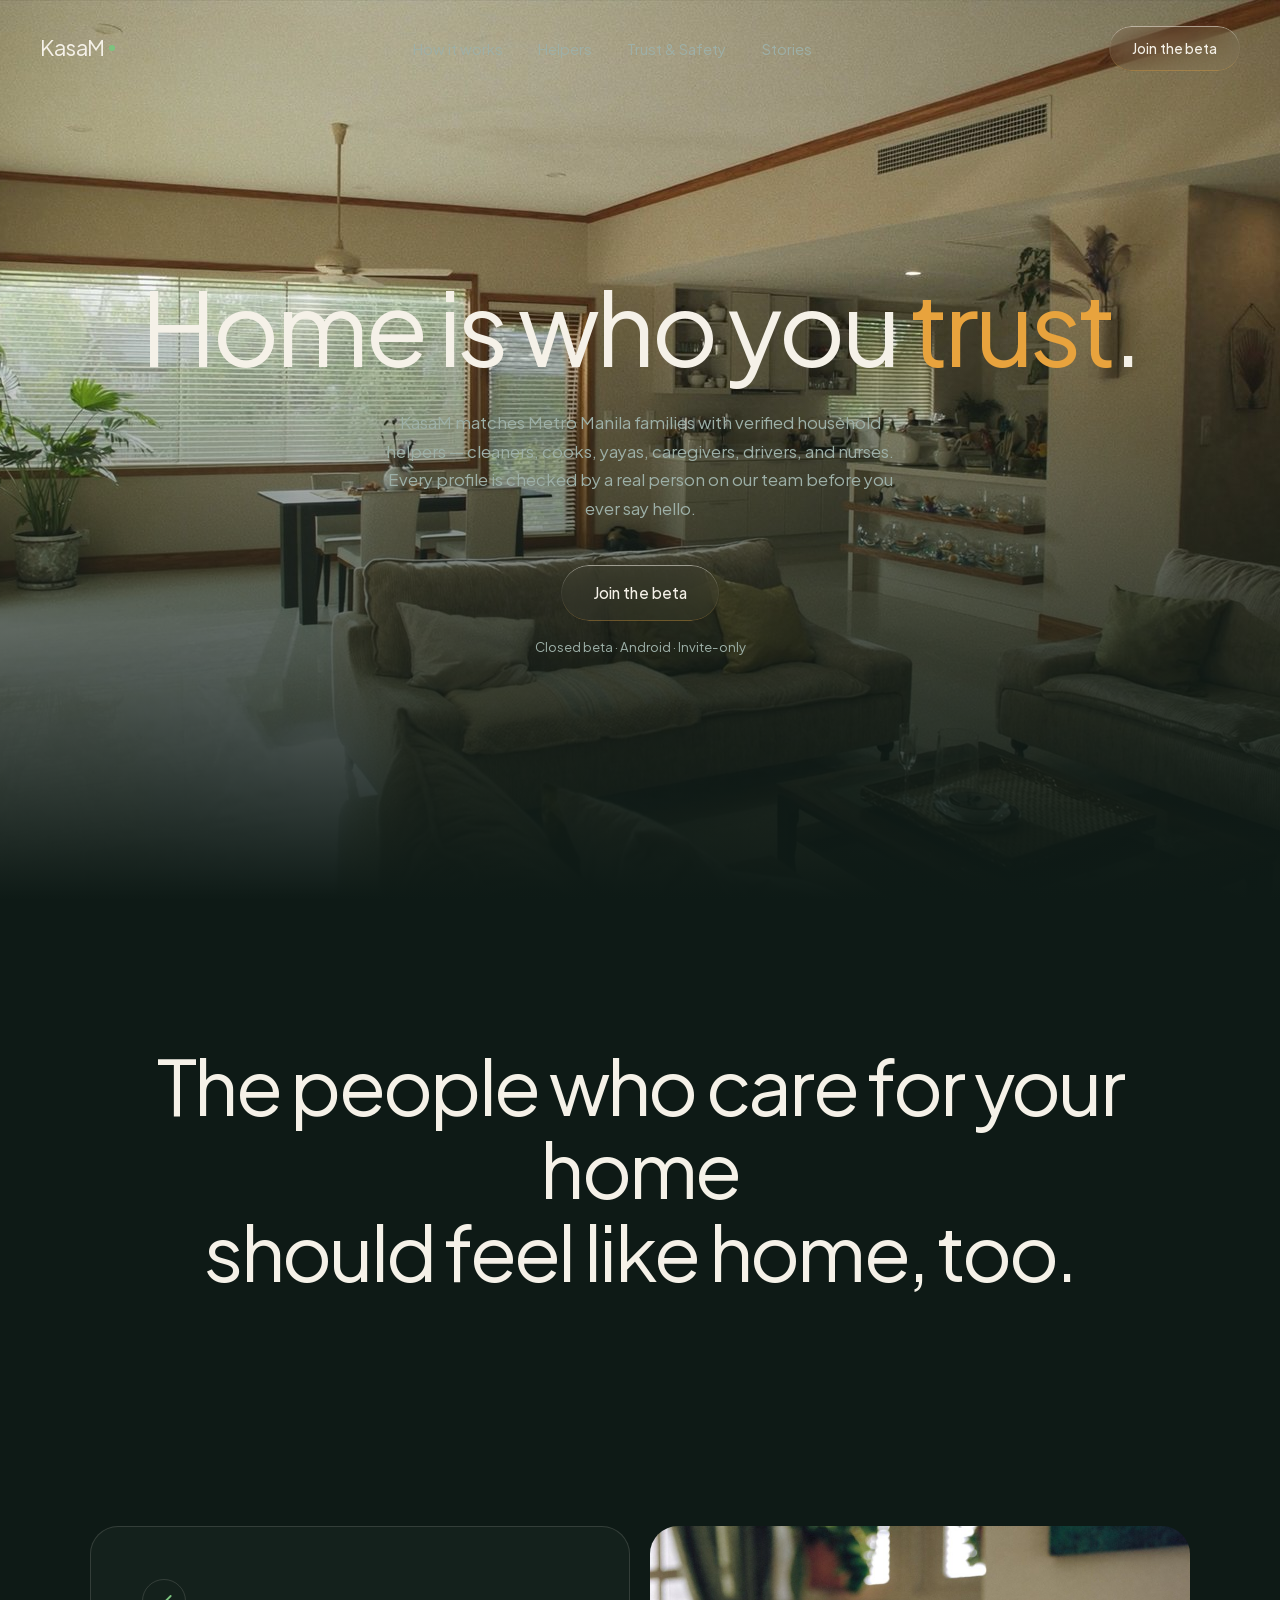
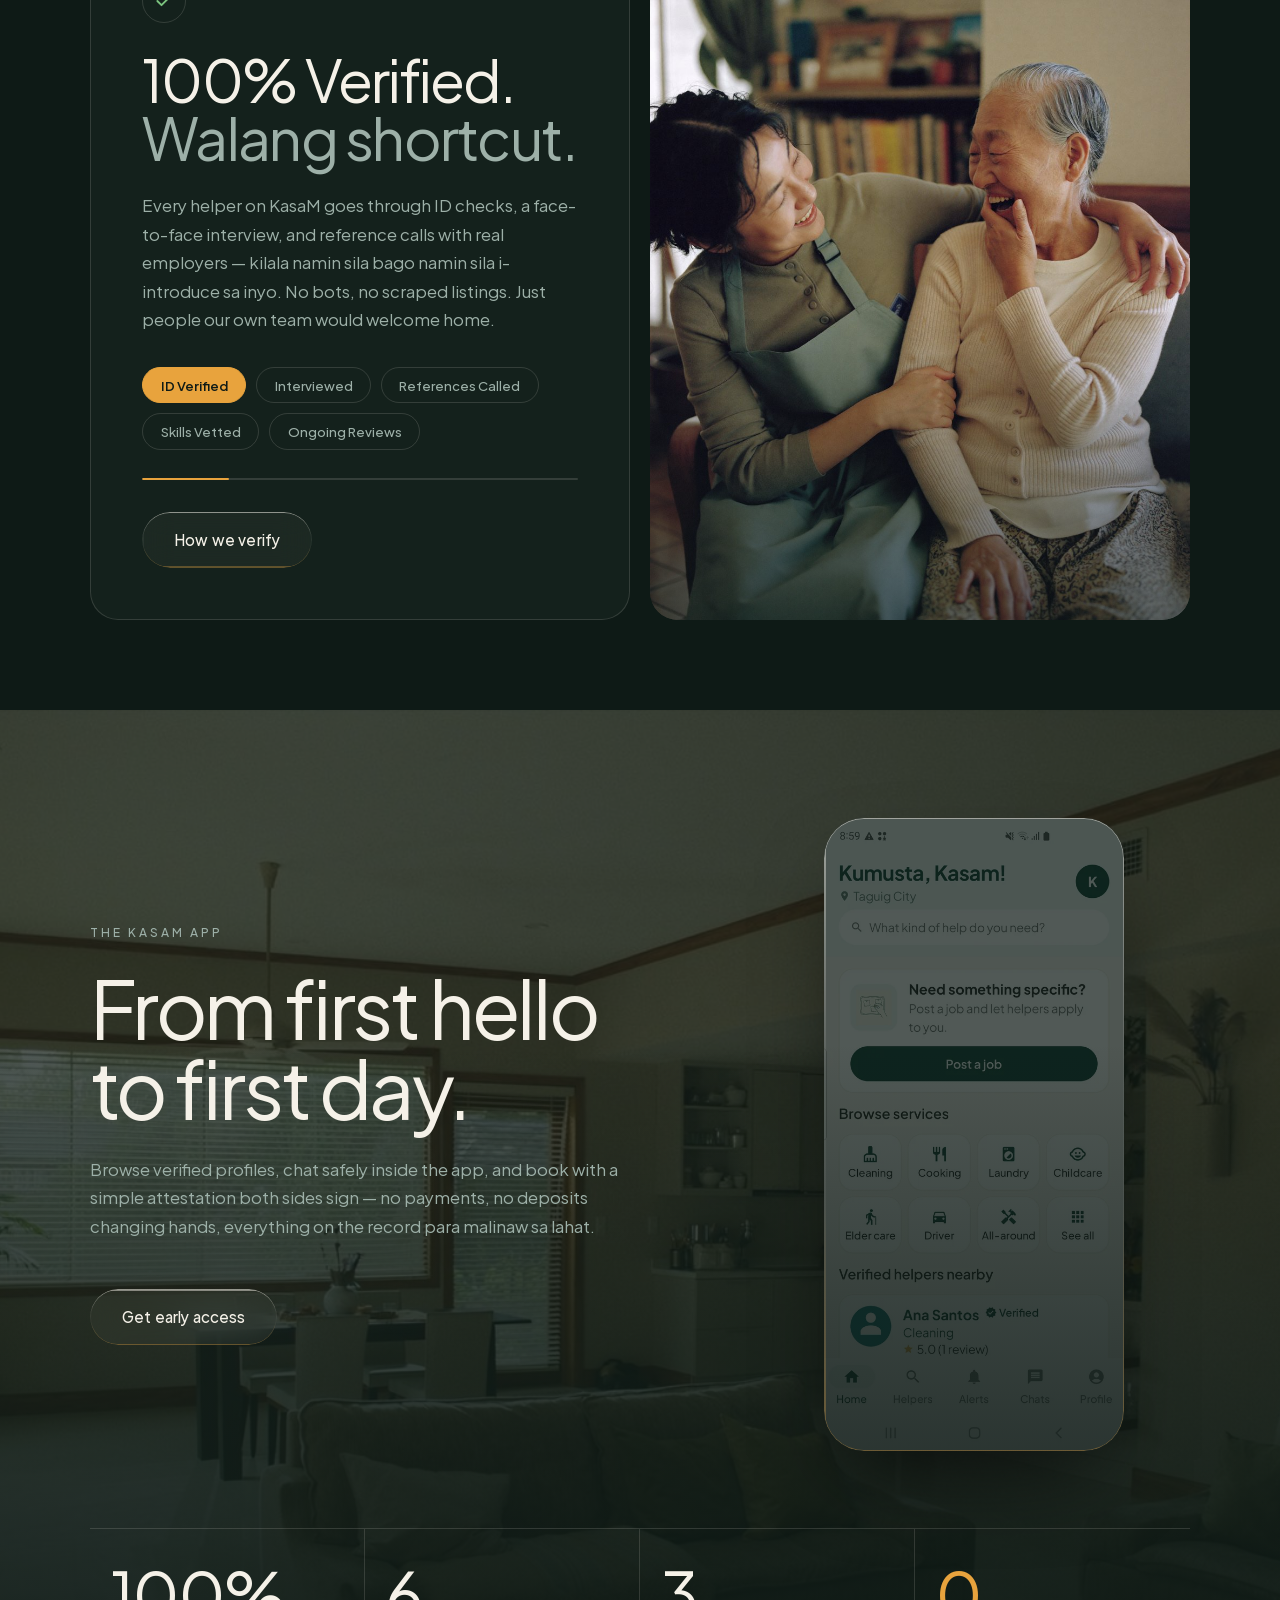
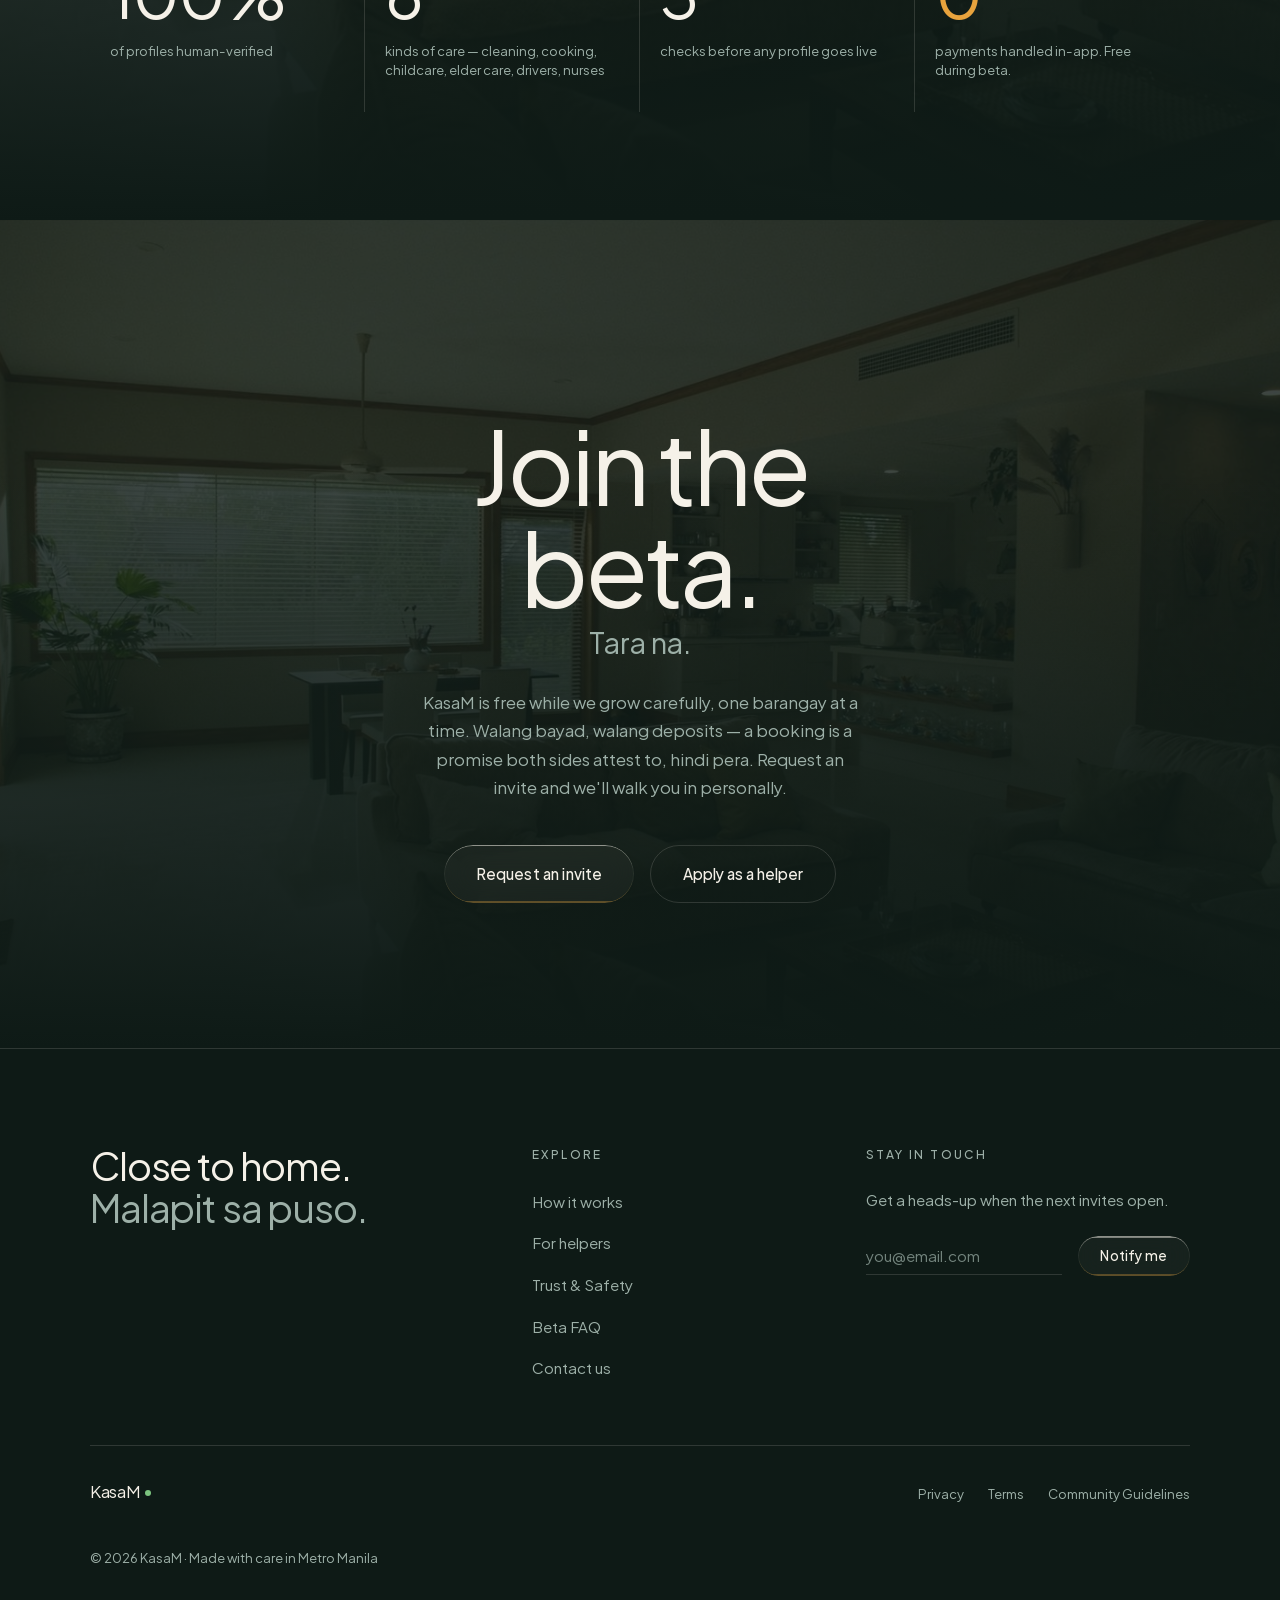
==== cinematic/index.html @ f62c794f "Add landing-directions comparison index for sharing" ====
<!doctype html>
<html lang="en">
<head>
<meta charset="utf-8">
<meta name="viewport" content="width=device-width, initial-scale=1">
<title>KasaM — Cinematic</title>
<meta name="description" content="KasaM — verified household helpers, close to home.">
<style>*{box-sizing:border-box}html,body{margin:0}</style>
</head>
<body>
<!DOCTYPE html>
<html lang="en">
<head>
<meta charset="utf-8">
<meta name="viewport" content="width=device-width, initial-scale=1">
<title>KasaM — Home is who you trust</title>
<style>
@font-face{font-family:'Jakarta';font-weight:400;font-style:normal;font-display:swap;src:url([data-uri]) format('truetype');}
@font-face{font-family:'Jakarta';font-weight:500;font-style:normal;font-display:swap;src:url([data-uri]) format('truetype');}
@font-face{font-family:'Jakarta';font-weight:600;font-style:normal;font-display:swap;src:url([data-uri]) format('truetype');}
@font-face{font-family:'Jakarta';font-weight:700;font-style:normal;font-display:swap;src:url([data-uri]) format('truetype');}

:root{
  --bg:#0E1A16;
  --card:#14211C;
  --fg:#F5F1E8;
  --muted:#9DB0A8;
  --hairline:rgba(245,241,232,.14);
  --accent:#E8A33D;
  --trust:#7CC47F;
  --glass-fill:rgba(245,241,232,.04);
}

*{box-sizing:border-box;margin:0;padding:0}
html{-webkit-text-size-adjust:100%}
body{
  font-family:'Jakarta',system-ui,-apple-system,sans-serif;
  background:var(--bg);
  color:var(--fg);
  line-height:1.7;
  overflow-x:hidden;
  -webkit-font-smoothing:antialiased;
  text-rendering:optimizeLegibility;
}
img,video{display:block;max-width:100%}
a{color:inherit;text-decoration:none}
button{font-family:inherit;cursor:pointer;background:none;border:none;color:inherit}

.wrap{max-width:1180px;margin:0 auto;padding:0 clamp(1.25rem,4vw,2.5rem);width:100%}

/* ---------- Typography helpers ---------- */
.display{
  font-weight:200;
  letter-spacing:-0.035em;
  line-height:1.0;
  color:var(--fg);
}
.kicker{
  font-weight:500;
  font-size:0.75rem;
  text-transform:uppercase;
  letter-spacing:0.25em;
  color:var(--muted);
}
.body-copy{
  font-weight:400;
  font-size:1.05rem;
  line-height:1.7;
  color:var(--muted);
}

/* ---------- Liquid glass ---------- */
.glass{
  position:relative;
  background:var(--glass-fill);
  -webkit-backdrop-filter:blur(16px);
  backdrop-filter:blur(16px);
  box-shadow:inset 0 1px 1px rgba(245,241,232,.10);
  border-radius:999px;
  overflow:hidden;
  isolation:isolate;
}
.glass::before{
  content:"";
  position:absolute;
  inset:0;
  border-radius:inherit;
  padding:1.4px;
  background:linear-gradient(to bottom,
    rgba(245,241,232,.5),
    rgba(245,241,232,.06) 40%,
    rgba(245,241,232,.06) 60%,
    rgba(232,163,61,.35));
  -webkit-mask:linear-gradient(#000 0 0) content-box,linear-gradient(#000 0 0);
  -webkit-mask-composite:xor;
  mask:linear-gradient(#000 0 0) content-box,linear-gradient(#000 0 0);
  mask-composite:exclude;
  pointer-events:none;
}

/* Pills */
.pill{
  display:inline-flex;
  align-items:center;
  justify-content:center;
  gap:.5rem;
  padding:.95rem 2rem;
  border-radius:999px;
  font-weight:500;
  font-size:.95rem;
  letter-spacing:.01em;
  color:var(--fg);
  transition:transform .35s cubic-bezier(.2,.8,.2,1);
}
.pill.glass:hover,.pill.glass:focus-visible{transform:scale(1.03)}
.pill.small{padding:.7rem 1.4rem;font-size:.85rem}

.pill-outline{
  display:inline-flex;
  align-items:center;
  justify-content:center;
  padding:.95rem 2rem;
  border-radius:999px;
  border:1px solid var(--hairline);
  font-weight:500;
  font-size:.95rem;
  color:var(--fg);
  transition:transform .35s cubic-bezier(.2,.8,.2,1),border-color .3s;
}
.pill-outline:hover,.pill-outline:focus-visible{transform:scale(1.03);border-color:rgba(245,241,232,.3)}

/* ---------- Media scrim ---------- */
.media-bg{position:absolute;inset:0;width:100%;height:100%;object-fit:cover;z-index:-2}
.scrim{position:absolute;inset:0;z-index:-1;pointer-events:none}
.scrim-bottom{background:linear-gradient(to top,var(--bg) 0%,rgba(14,26,22,.55) 35%,transparent 70%)}
.overlay-warm{position:absolute;inset:0;z-index:-1;background:rgba(14,26,22,.72);pointer-events:none}
.overlay-warm-heavy{position:absolute;inset:0;z-index:-1;background:rgba(14,26,22,.80);pointer-events:none}

/* Ken Burns */
@keyframes kenburns{
  0%{transform:scale(1)}
  100%{transform:scale(1.08)}
}
.kenburns{animation:kenburns 24s ease-in-out infinite alternate}

@keyframes floaty{
  0%,100%{transform:translateY(0)}
  50%{transform:translateY(-12px)}
}

/* ---------- Fade-rise ---------- */
.fade-rise{opacity:0;transform:translateY(12px);transition:opacity .9s ease,transform .9s cubic-bezier(.2,.8,.2,1)}
.fade-rise.in{opacity:1;transform:none}
.d0{transition-delay:0s}
.d1{transition-delay:.2s}
.d2{transition-delay:.4s}

/* ---------- Sections ---------- */
section{position:relative;overflow:hidden}

/* HERO */
#hero{min-height:100vh;display:flex;flex-direction:column}
.navbar{
  position:relative;z-index:5;
  display:flex;align-items:center;justify-content:space-between;
  gap:1.5rem;
  padding:1.6rem clamp(1.25rem,4vw,2.5rem);
}
.wordmark{font-size:1.35rem;letter-spacing:-0.02em;display:inline-flex;align-items:baseline;gap:.5px}
.wordmark .kasa{font-weight:300;color:var(--fg)}
.wordmark .match{font-weight:600;color:var(--fg)}
.wordmark .dot{width:6px;height:6px;border-radius:50%;background:var(--trust);display:inline-block;margin-left:4px;align-self:center}
.nav-links{display:flex;gap:2.2rem;list-style:none}
.nav-links a{color:var(--muted);font-size:.92rem;font-weight:400;transition:color .25s}
.nav-links a:hover,.nav-links a:focus-visible{color:var(--fg)}

.hero-inner{
  flex:1;display:flex;flex-direction:column;align-items:center;justify-content:center;
  text-align:center;padding:3rem clamp(1.25rem,4vw,2.5rem) 7rem;
  position:relative;z-index:2;
}
.hero-inner h1{
  font-size:clamp(3rem,8vw,7rem);
  font-weight:200;
  letter-spacing:-0.04em;
  line-height:1.0;
  max-width:16ch;
}
.hero-inner h1 .accent{color:var(--accent);font-weight:400}
.hero-inner p{max-width:44ch;margin:2rem auto 0}
.hero-cta{margin-top:2.6rem;display:flex;flex-direction:column;align-items:center;gap:.9rem}
.hero-cta .subtext{font-size:.82rem;font-weight:400;color:var(--muted)}

/* TAGLINE */
#tagline{background:var(--bg);padding:clamp(7rem,16vh,12rem) 0;text-align:center}
#tagline h2{
  font-size:clamp(2.4rem,6vw,5rem);
  font-weight:200;
  letter-spacing:-0.035em;
  line-height:1.08;
  max-width:20ch;
  margin:0 auto;
}

/* FEATURE SPLIT */
#feature{background:var(--bg);padding:clamp(3rem,7vw,6rem) 0}
.feature-grid{
  display:grid;grid-template-columns:1fr 1fr;gap:1.25rem;
  border-radius:1.75rem;
}
.feature-left{
  background:var(--card);
  border:1px solid var(--hairline);
  border-radius:1.75rem;
  padding:clamp(2rem,4vw,3.25rem);
  display:flex;flex-direction:column;
}
.feat-icon{
  width:44px;height:44px;border-radius:50%;
  border:1px solid var(--hairline);
  display:flex;align-items:center;justify-content:center;
  margin-bottom:1.75rem;
}
.feature-left h3{
  font-size:clamp(2.2rem,4.5vw,3.8rem);
  font-weight:300;
  letter-spacing:-0.03em;
  line-height:1.02;
  margin-bottom:1.5rem;
}
.feature-left h3 .note{display:block;color:var(--muted);font-weight:300}
.feature-left .body-copy{margin-bottom:2rem}
.feature-tabs{display:flex;flex-wrap:wrap;gap:.6rem;margin-bottom:1.75rem}
.tab{
  padding:.55rem 1.1rem;border-radius:999px;font-size:.82rem;font-weight:500;
  border:1px solid var(--hairline);color:var(--muted);
  transition:all .3s;white-space:nowrap;
}
.tab[aria-selected="true"]{
  background:var(--accent);color:var(--bg);border-color:var(--accent);font-weight:600;
}
.progress-track{
  height:2px;background:var(--hairline);border-radius:2px;overflow:hidden;margin-bottom:2rem;
}
.progress-fill{
  height:100%;background:var(--accent);border-radius:2px;
  width:20%;transition:width .6s cubic-bezier(.2,.8,.2,1);
}
.feature-left .glass-btn-wrap{margin-top:auto}
.feature-right{
  position:relative;border-radius:1.75rem;overflow:hidden;min-height:420px;
}
.feature-right img{position:absolute;inset:0;width:100%;height:100%;object-fit:cover;transform-origin:center}
.feature-right .scrim-edge{
  position:absolute;inset:0;
  background:linear-gradient(to top,rgba(14,26,22,.5),transparent 45%);
}

/* STATEMENT */
#statement{padding:clamp(6rem,12vh,10rem) 0;color:var(--fg)}
.statement-top{display:grid;grid-template-columns:1.4fr 1fr;gap:clamp(2rem,5vw,4.5rem);align-items:center}
#statement .kicker{margin-bottom:1.5rem}
#statement h2{
  font-size:clamp(2.6rem,6.5vw,5rem);
  font-weight:200;
  letter-spacing:-0.04em;
  line-height:1.0;
  margin-bottom:1.75rem;
}
#statement h2 span{display:block}
#statement .body-copy{max-width:46ch;margin-bottom:2.5rem}
.stats-grid{
  display:grid;grid-template-columns:repeat(4,1fr);
  margin-top:clamp(3rem,6vw,5rem);
  border-top:1px solid var(--hairline);
}
.stat{
  padding:2rem 1.25rem;
  border-right:1px solid var(--hairline);
}
.stat:last-child{border-right:none}
.stat .num{
  font-size:clamp(2.5rem,5vw,4rem);
  font-weight:200;
  letter-spacing:-0.03em;
  line-height:1;
  color:var(--fg);
}
.stat .num.accent{color:var(--accent)}
.stat .label{font-size:.82rem;color:var(--muted);margin-top:1rem;line-height:1.5;font-weight:400}
.statement-cta{margin-top:3rem}

/* Floating phone */
.phone-frame{
  position:relative;
  width:min(300px,72vw);
  aspect-ratio:9/19;
  border-radius:2.5rem;
  overflow:hidden;
  margin:0 auto;
  box-shadow:0 40px 90px -30px rgba(0,0,0,.7);
  animation:floaty 6s ease-in-out infinite;
}
.phone-frame img{position:absolute;inset:0;width:100%;height:100%;object-fit:cover;z-index:-2}
.phone-frame::before{
  content:"";position:absolute;inset:0;border-radius:inherit;padding:1.4px;z-index:2;
  background:linear-gradient(to bottom,rgba(245,241,232,.5),rgba(245,241,232,.06) 40%,rgba(245,241,232,.06) 60%,rgba(232,163,61,.35));
  -webkit-mask:linear-gradient(#000 0 0) content-box,linear-gradient(#000 0 0);
  -webkit-mask-composite:xor;mask:linear-gradient(#000 0 0) content-box,linear-gradient(#000 0 0);
  mask-composite:exclude;pointer-events:none;
}

/* CTA */
#cta{min-height:92vh;display:flex;align-items:center;text-align:center;padding:6rem 0}
.cta-inner{max-width:40ch;margin:0 auto;display:flex;flex-direction:column;align-items:center}
#cta .kicker{margin-bottom:1.75rem}
#cta h2{
  font-size:clamp(3rem,8vw,7rem);
  font-weight:200;
  letter-spacing:-0.04em;
  line-height:1.0;
}
#cta h2 .tara{display:block;font-size:.28em;font-weight:400;color:var(--muted);letter-spacing:-0.01em;margin-top:.6rem}
#cta .body-copy{margin:2rem auto 0}
.cta-pills{margin-top:2.6rem;display:flex;gap:1rem;flex-wrap:wrap;justify-content:center}

/* FOOTER */
footer{background:var(--bg);border-top:1px solid var(--hairline);padding:clamp(4rem,8vw,6rem) 0 2.5rem}
.footer-grid{display:grid;grid-template-columns:1.4fr 1fr 1.2fr;gap:clamp(2rem,5vw,4rem);margin-bottom:4rem}
.footer-statement{
  font-size:clamp(1.8rem,3vw,2.6rem);
  font-weight:200;
  letter-spacing:-0.03em;
  line-height:1.1;
  max-width:14ch;
}
.footer-statement span{display:block;color:var(--muted)}
.footer-col h4{font-size:.75rem;text-transform:uppercase;letter-spacing:.2em;color:var(--muted);font-weight:500;margin-bottom:1.4rem}
.footer-links{list-style:none;display:flex;flex-direction:column;gap:.9rem}
.footer-links a{color:var(--muted);font-size:.95rem;transition:color .25s}
.footer-links a:hover,.footer-links a:focus-visible{color:var(--fg)}
.subscribe-line{color:var(--muted);font-size:.95rem;margin-bottom:1.5rem;line-height:1.6}
.sub-field{display:flex;align-items:center;gap:1rem;flex-wrap:wrap}
.sub-input{
  flex:1;min-width:160px;background:none;border:none;
  border-bottom:1px solid var(--hairline);
  color:var(--fg);font-family:inherit;font-size:.95rem;padding:.6rem 0;
}
.sub-input::placeholder{color:var(--muted);opacity:.7}
.sub-input:focus{outline:none;border-bottom-color:rgba(245,241,232,.4)}

.footer-bottom{
  border-top:1px solid var(--hairline);padding-top:2rem;
  display:flex;align-items:center;justify-content:space-between;gap:1.5rem;flex-wrap:wrap;
}
.footer-bottom .wordmark{font-size:1.05rem}
.legal-links{display:flex;gap:1.5rem;list-style:none;flex-wrap:wrap}
.legal-links a{color:var(--muted);font-size:.82rem;transition:color .25s}
.legal-links a:hover{color:var(--fg)}
.copyright{color:var(--muted);font-size:.82rem;width:100%;margin-top:1rem}

/* Focus */
:focus-visible{outline:2px solid var(--accent);outline-offset:3px;border-radius:4px}

/* ---------- Responsive ---------- */
@media(max-width:900px){
  .nav-links{display:none}
  .feature-grid{grid-template-columns:1fr}
  .statement-top{grid-template-columns:1fr}
  .stats-grid{grid-template-columns:repeat(2,1fr)}
  .stat:nth-child(2){border-right:none}
  .stat:nth-child(1),.stat:nth-child(2){border-bottom:1px solid var(--hairline)}
  .footer-grid{grid-template-columns:1fr;gap:3rem}
  .phone-frame{margin-top:1rem}
}
@media(max-width:520px){
  .stats-grid{grid-template-columns:1fr}
  .stat{border-right:none;border-bottom:1px solid var(--hairline)}
  .stat:last-child{border-bottom:none}
  .cta-pills{flex-direction:column;width:100%}
  .cta-pills .pill,.cta-pills .pill-outline{width:100%}
}

@media(prefers-reduced-motion:reduce){
  .kenburns,.phone-frame{animation:none}
  .fade-rise{transition:none;opacity:1;transform:none}
  *{scroll-behavior:auto}
}
</style>
</head>
<body>

<!-- ================= SECTION 1 · HERO ================= -->
<section id="hero">
  <video class="media-bg" autoplay muted loop playsinline poster="[data-uri]" src="[data-uri]"></video>
  <div class="scrim scrim-bottom"></div>

  <nav class="navbar" aria-label="Primary">
    <a class="wordmark" href="#hero" aria-label="KasaM home">
      <span class="kasa">KasaM</span><span class="dot" aria-hidden="true"></span>
    </a>
    <ul class="nav-links">
      <li><a href="#feature">How it works</a></li>
      <li><a href="#feature">Helpers</a></li>
      <li><a href="#statement">Trust &amp; Safety</a></li>
      <li><a href="#tagline">Stories</a></li>
    </ul>
    <a class="pill glass small" href="#cta">Join the beta</a>
  </nav>

  <div class="hero-inner">
    <h1 class="fade-rise d0" data-anim>Home is who you <span class="accent">trust</span>.</h1>
    <p class="body-copy fade-rise d1" data-anim>KasaM matches Metro Manila families with verified household helpers — cleaners, cooks, yayas, caregivers, drivers, and nurses. Every profile is checked by a real person on our team before you ever say hello.</p>
    <div class="hero-cta fade-rise d2" data-anim>
      <a class="pill glass" href="#cta">Join the beta</a>
      <span class="subtext">Closed beta · Android · Invite-only</span>
    </div>
  </div>
</section>

<!-- ================= SECTION 2 · TAGLINE ================= -->
<section id="tagline">
  <div class="wrap">
    <h2 class="fade-rise" data-anim>The people who care for your home<br>should feel like home, too.</h2>
  </div>
</section>

<!-- ================= SECTION 3 · FEATURE SPLIT ================= -->
<section id="feature">
  <div class="wrap">
    <div class="feature-grid">
      <div class="feature-left fade-rise" data-anim>
        <div class="feat-icon" aria-hidden="true">
          <svg width="20" height="20" viewBox="0 0 24 24" fill="none" stroke="#7CC47F" stroke-width="2.2" stroke-linecap="round" stroke-linejoin="round"><polyline points="20 6 9 17 4 12"></polyline></svg>
        </div>
        <h3>100% Verified.<span class="note">Walang shortcut.</span></h3>
        <p class="body-copy">Every helper on KasaM goes through ID checks, a face-to-face interview, and reference calls with real employers — kilala namin sila bago namin sila i-introduce sa inyo. No bots, no scraped listings. Just people our own team would welcome home.</p>

        <div class="feature-tabs" role="tablist" aria-label="How we verify">
          <button class="tab" role="tab" aria-selected="true" data-pct="20">ID Verified</button>
          <button class="tab" role="tab" aria-selected="false" data-pct="40">Interviewed</button>
          <button class="tab" role="tab" aria-selected="false" data-pct="60">References Called</button>
          <button class="tab" role="tab" aria-selected="false" data-pct="80">Skills Vetted</button>
          <button class="tab" role="tab" aria-selected="false" data-pct="100">Ongoing Reviews</button>
        </div>

        <div class="progress-track" role="presentation">
          <div class="progress-fill" id="progressFill"></div>
        </div>

        <div class="glass-btn-wrap">
          <a class="pill glass" href="#statement">How we verify</a>
        </div>
      </div>

      <div class="feature-right fade-rise d1" data-anim>
        <img class="kenburns" src="[data-uri]" alt="A caregiver and an elderly lola sharing a warm, laughing moment at home">
        <div class="scrim-edge"></div>
      </div>
    </div>
  </div>
</section>

<!-- ================= SECTION 4 · BIG STATEMENT ================= -->
<section id="statement">
  <img class="media-bg kenburns" src="[data-uri]" alt="">
  <div class="overlay-warm"></div>
  <div class="scrim scrim-bottom"></div>

  <div class="wrap">
    <div class="statement-top">
      <div>
        <p class="kicker fade-rise d0" data-anim>The KasaM App</p>
        <h2 class="fade-rise d0" data-anim><span>From first hello</span><span>to first day.</span></h2>
        <p class="body-copy fade-rise d1" data-anim>Browse verified profiles, chat safely inside the app, and book with a simple attestation both sides sign — no payments, no deposits changing hands, everything on the record para malinaw sa lahat.</p>
        <div class="statement-cta fade-rise d2" data-anim>
          <a class="pill glass" href="#cta">Get early access</a>
        </div>
      </div>
      <div class="fade-rise d1" data-anim>
        <div class="phone-frame">
          <img src="[data-uri]" alt="KasaM app home screen showing verified helper profiles">
        </div>
      </div>
    </div>

    <div class="stats-grid fade-rise d1" data-anim>
      <div class="stat">
        <div class="num">100%</div>
        <div class="label">of profiles human-verified</div>
      </div>
      <div class="stat">
        <div class="num">6</div>
        <div class="label">kinds of care — cleaning, cooking, childcare, elder care, drivers, nurses</div>
      </div>
      <div class="stat">
        <div class="num">3</div>
        <div class="label">checks before any profile goes live</div>
      </div>
      <div class="stat">
        <div class="num accent">0</div>
        <div class="label">payments handled in-app. Free during beta.</div>
      </div>
    </div>
  </div>
</section>

<!-- ================= SECTION 5 · CTA / JOIN ================= -->
<section id="cta">
  <video class="media-bg" autoplay muted loop playsinline poster="[data-uri]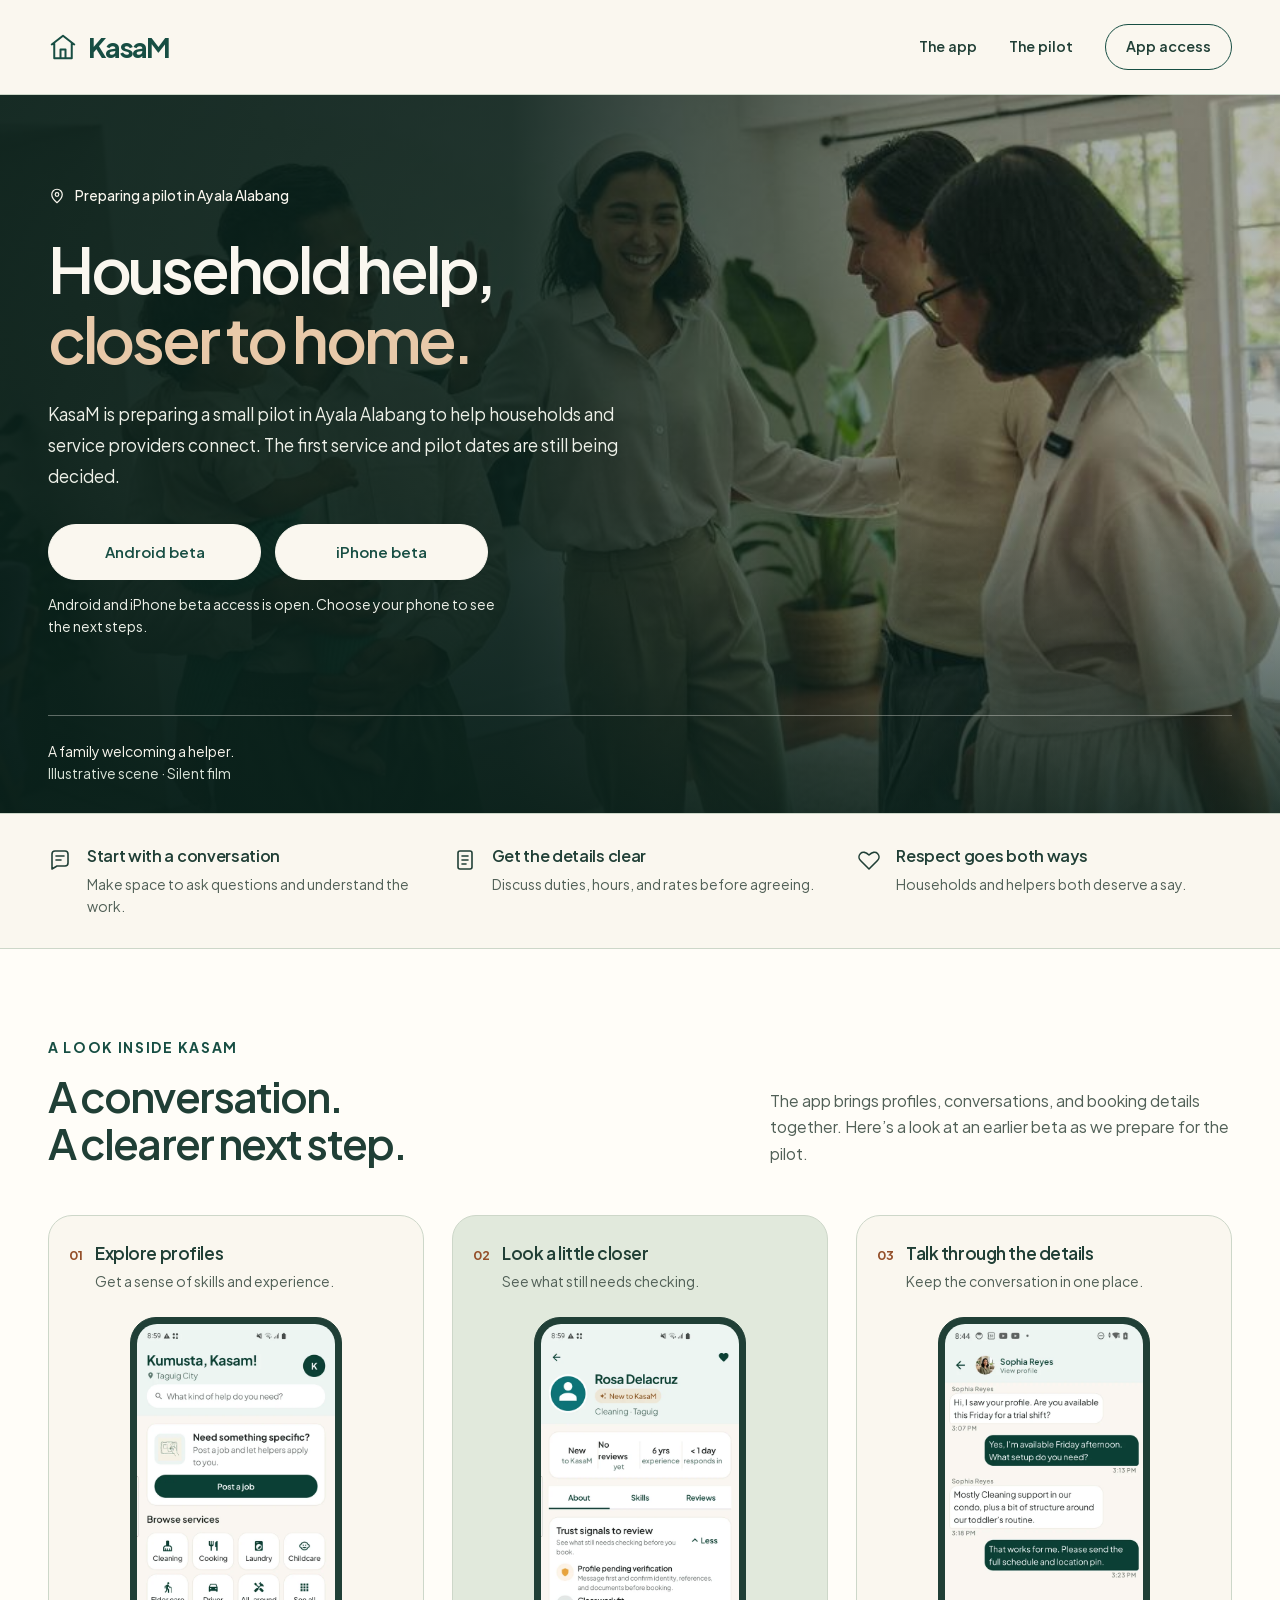
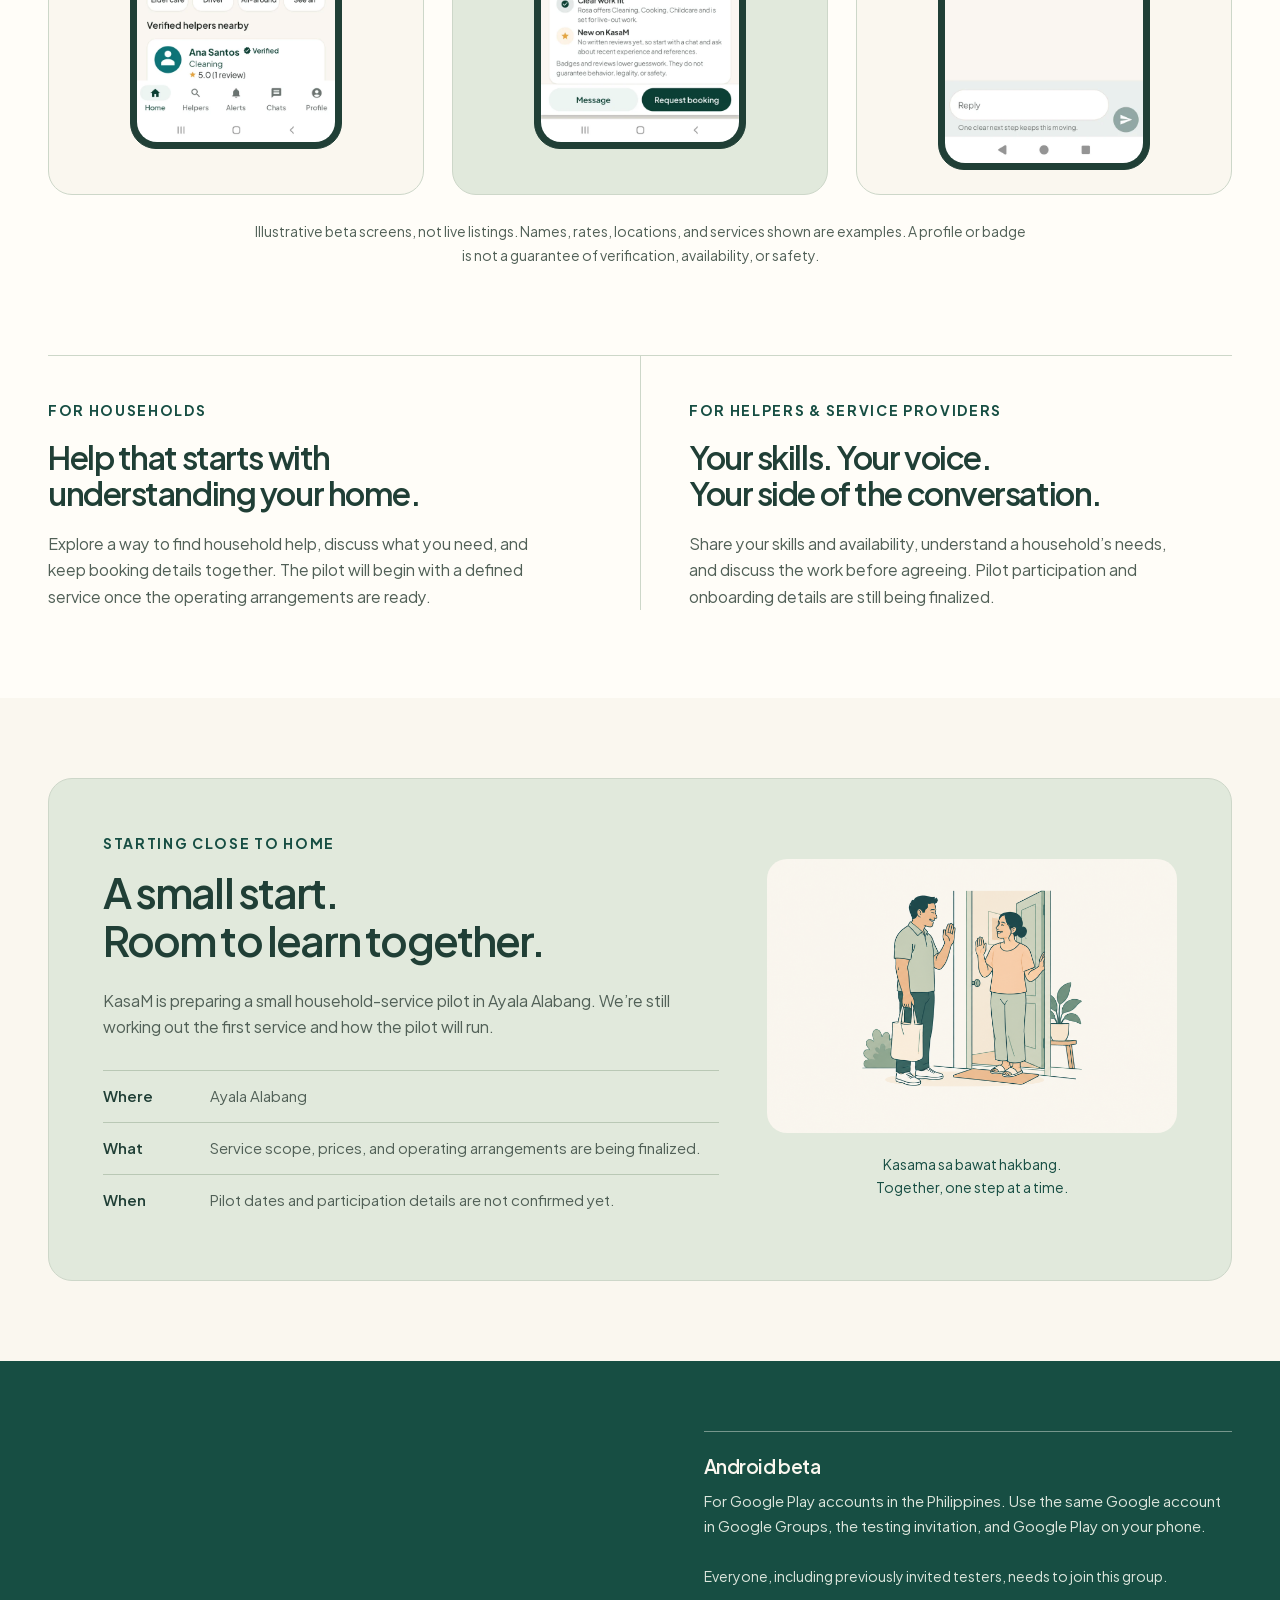
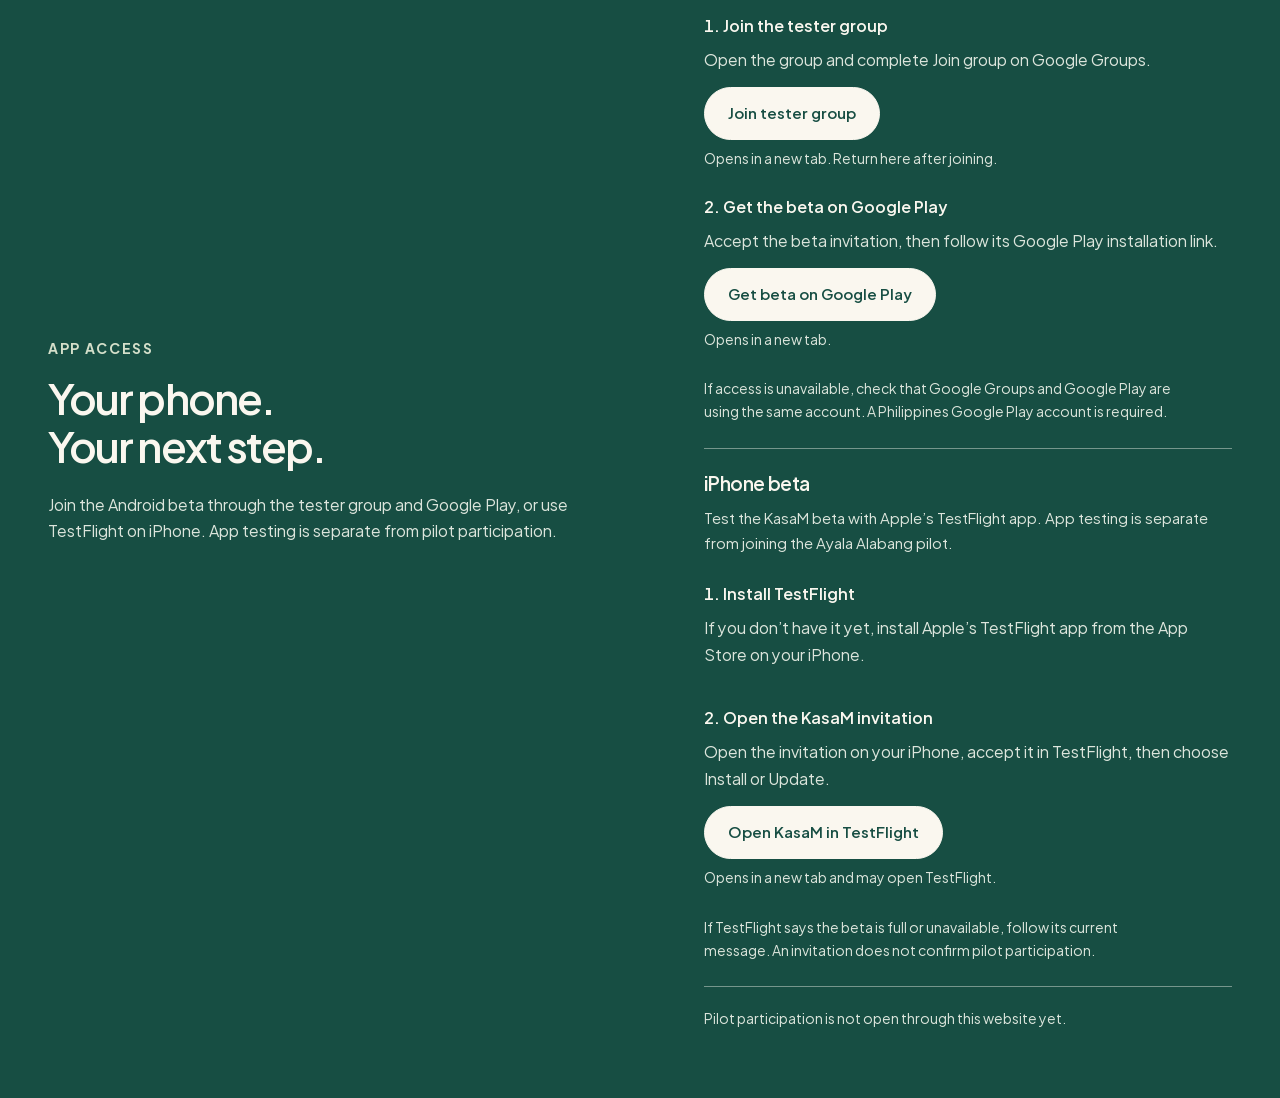
